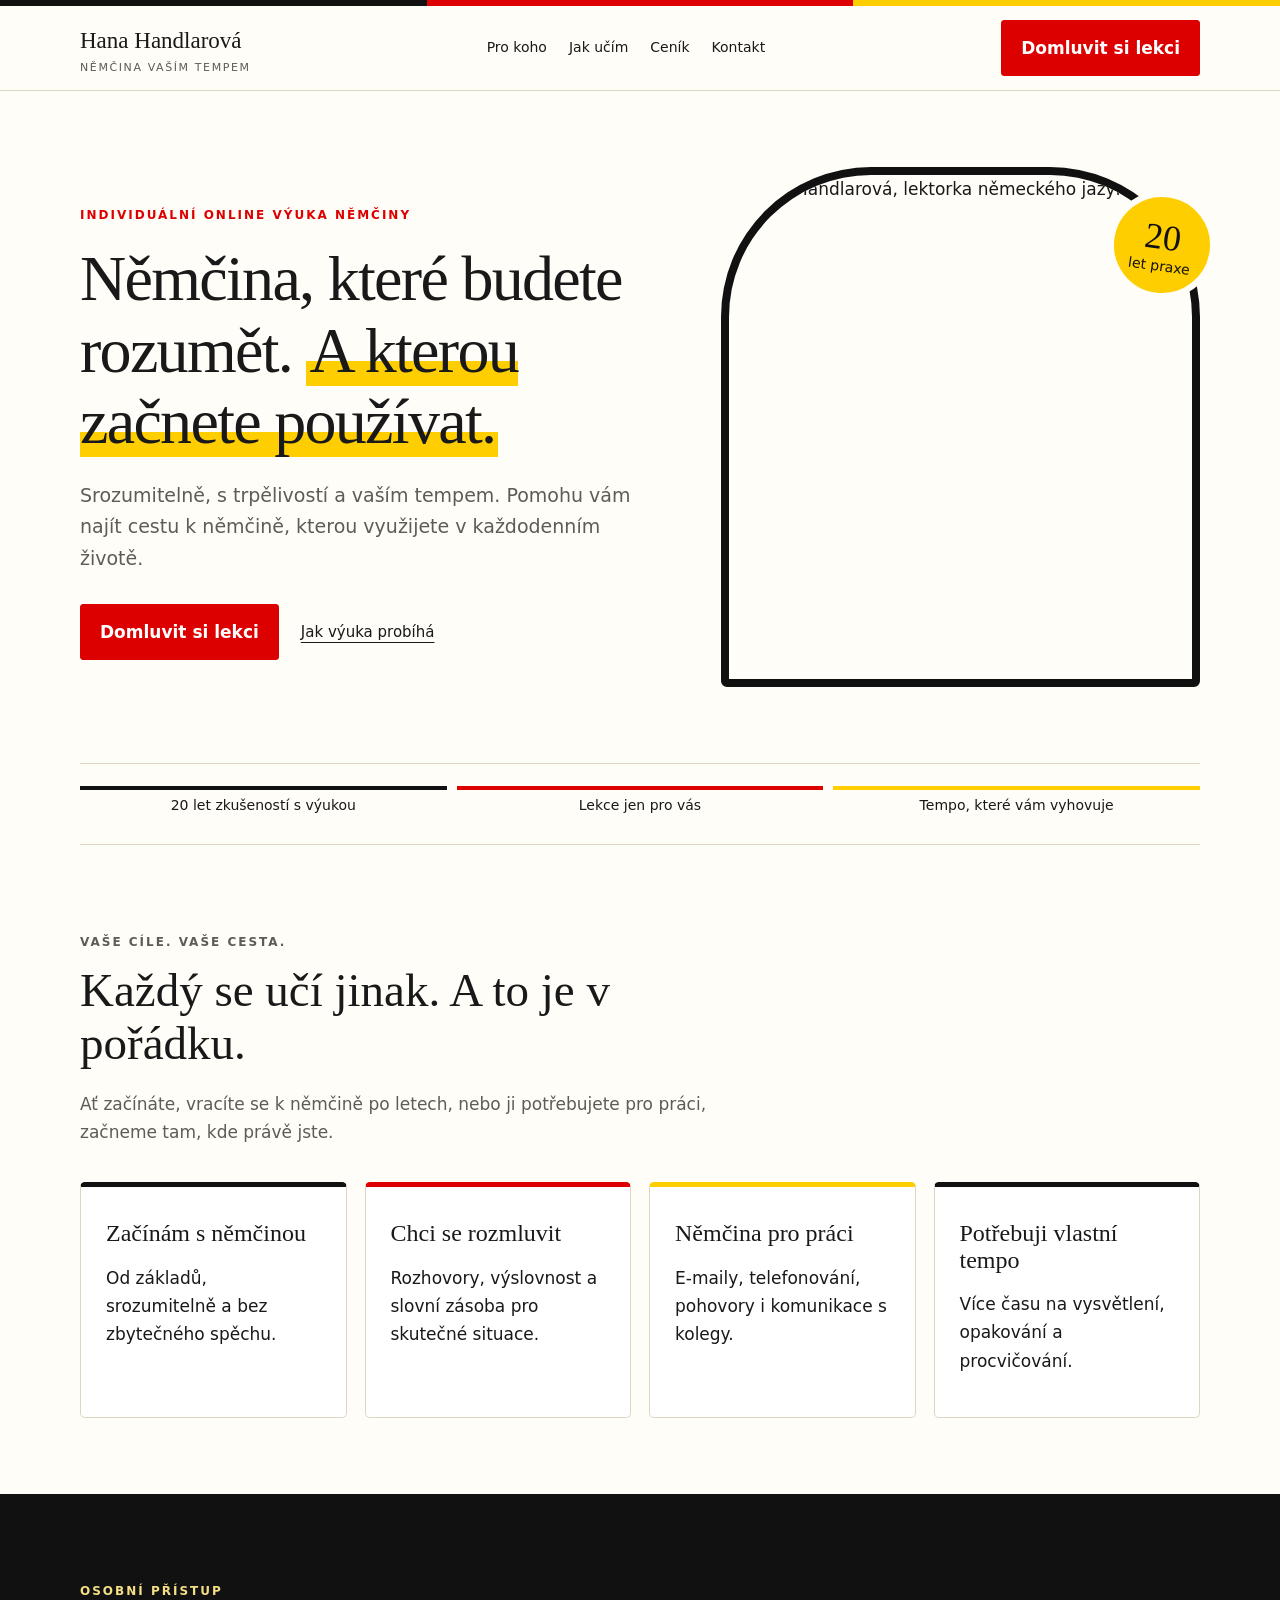
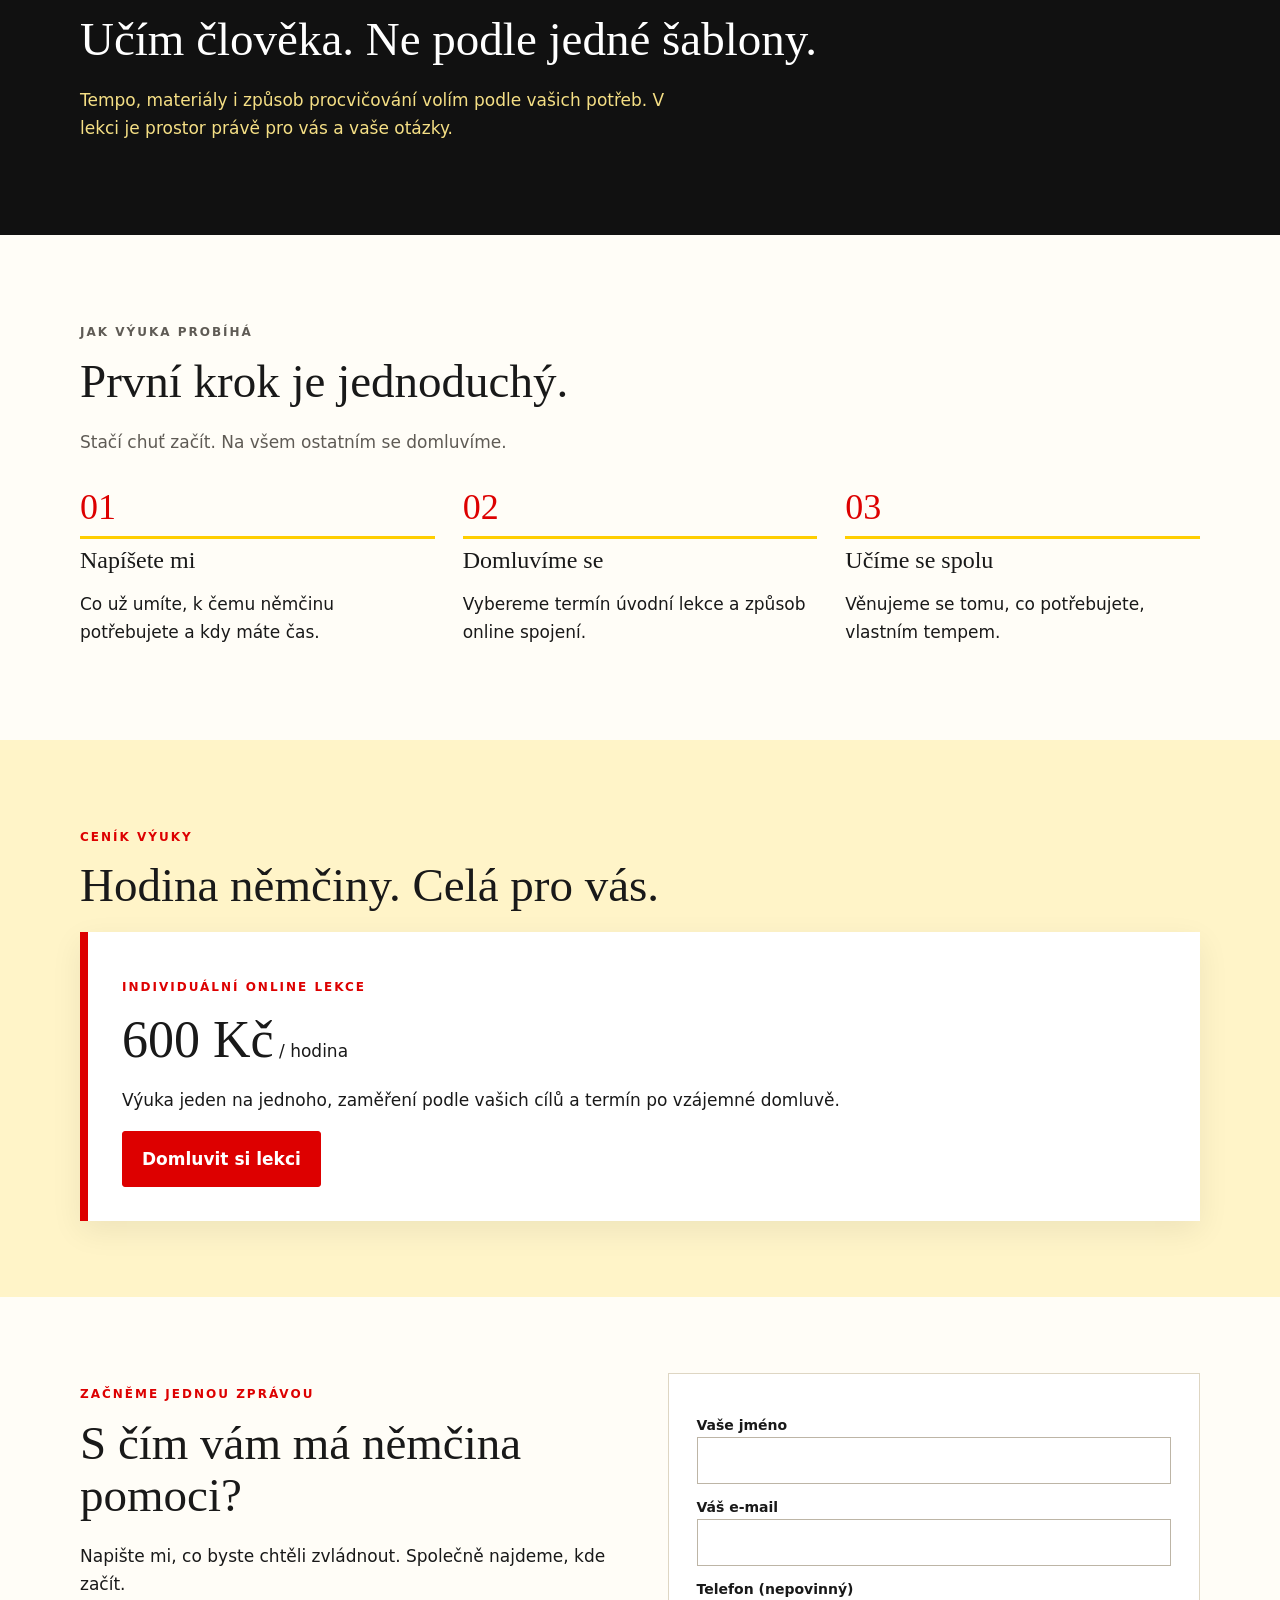
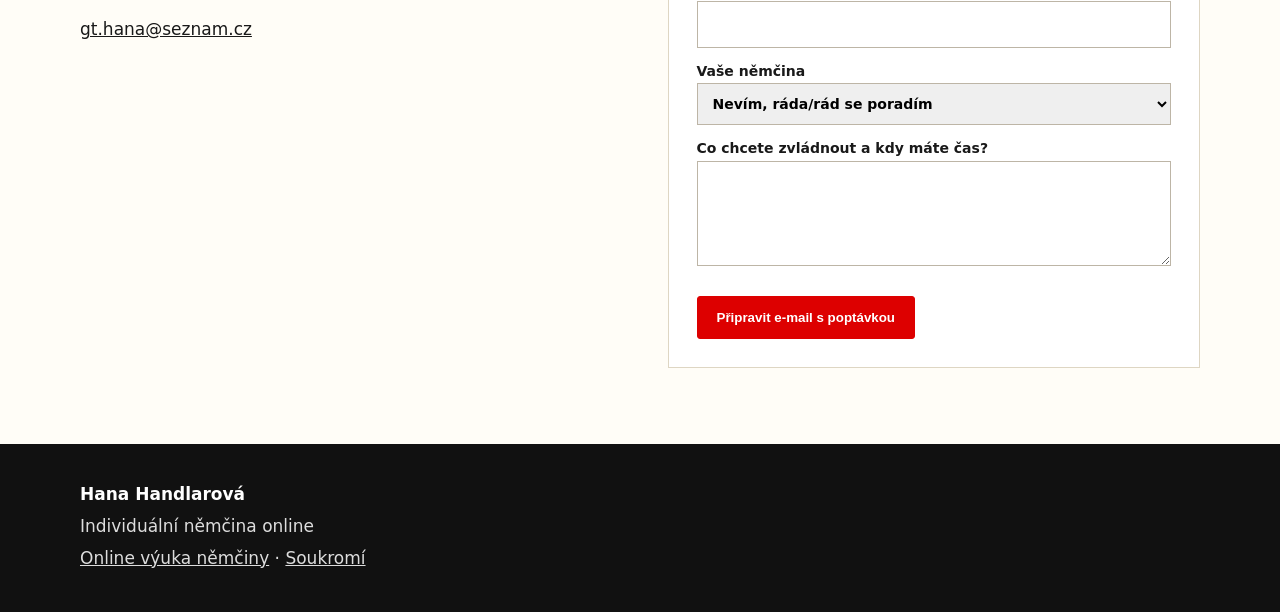
==== hana-handlarova-nemcina/index.html @ 356db441 "Add Hana Handlarová website with German flag colors" ====
<!doctype html><html lang="cs"><head><meta charset="utf-8"><meta name="viewport" content="width=device-width,initial-scale=1"><title>Individuální online výuka němčiny | Hana Handlarová</title><meta name="description" content="Individuální online výuka němčiny s Hanou Handlarovou."><link rel="stylesheet" href="styles.css"><script src="script.js" defer></script></head><body><a class="skip" href="#main">Přejít na obsah</a><header class="header"><div class="tricolor"></div><div class="wrap header-inner"><a class="brand" href="index.html">Hana Handlarová<small>Němčina vaším tempem</small></a><button class="menu" aria-expanded="false">Menu</button><nav><a href="#pro-koho">Pro koho</a><a href="#jak-ucim">Jak učím</a><a href="#cenik">Ceník</a><a href="#kontakt">Kontakt</a></nav><a class="button" href="#kontakt">Domluvit si lekci</a></div></header><main id="main"><div class="wrap"><section class="hero"><div><p class="eyebrow">Individuální online výuka němčiny</p><h1>Němčina, které budete rozumět. <em>A kterou začnete používat.</em></h1><p class="lead">Srozumitelně, s trpělivostí a vaším tempem. Pomohu vám najít cestu k němčině, kterou využijete v každodenním životě.</p><div class="hero-actions"><a class="button" href="#kontakt">Domluvit si lekci</a><a class="text-link" href="#jak-ucim">Jak výuka probíhá</a></div></div><div class="portrait"><img src="https://hana-handlarova-nemcina.jaroslav-smidra.chatgpt.site/assets/hana-handlarova.png" alt="Hana Handlarová, lektorka německého jazyka"><div class="badge"><strong>20</strong>let praxe</div></div></section><div class="flag-note"><span>20 let zkušeností s výukou</span><span>Lekce jen pro vás</span><span>Tempo, které vám vyhovuje</span></div></div><section class="wrap" id="pro-koho"><div class="section-heading"><p class="eyebrow">Vaše cíle. Vaše cesta.</p><h2>Každý se učí jinak. A to je v pořádku.</h2><p>Ať začínáte, vracíte se k němčině po letech, nebo ji potřebujete pro práci, začneme tam, kde právě jste.</p></div><div class="cards"><article class="card"><h3>Začínám s němčinou</h3><p>Od základů, srozumitelně a bez zbytečného spěchu.</p></article><article class="card"><h3>Chci se rozmluvit</h3><p>Rozhovory, výslovnost a slovní zásoba pro skutečné situace.</p></article><article class="card"><h3>Němčina pro práci</h3><p>E-maily, telefonování, pohovory i komunikace s kolegy.</p></article><article class="card"><h3>Potřebuji vlastní tempo</h3><p>Více času na vysvětlení, opakování a procvičování.</p></article></div></section><section class="band"><div class="wrap"><p class="eyebrow">Osobní přístup</p><h2>Učím člověka. Ne podle jedné šablony.</h2><p>Tempo, materiály i způsob procvičování volím podle vašich potřeb. V lekci je prostor právě pro vás a vaše otázky.</p></div></section><section class="wrap" id="jak-ucim"><div class="section-heading"><p class="eyebrow">Jak výuka probíhá</p><h2>První krok je jednoduchý.</h2><p>Stačí chuť začít. Na všem ostatním se domluvíme.</p></div><div class="steps"><article><div class="step-number">01</div><h3>Napíšete mi</h3><p>Co už umíte, k čemu němčinu potřebujete a kdy máte čas.</p></article><article><div class="step-number">02</div><h3>Domluvíme se</h3><p>Vybereme termín úvodní lekce a způsob online spojení.</p></article><article><div class="step-number">03</div><h3>Učíme se spolu</h3><p>Věnujeme se tomu, co potřebujete, vlastním tempem.</p></article></div></section><section class="price-section" id="cenik"><div class="wrap"><p class="eyebrow">Ceník výuky</p><h2>Hodina němčiny. Celá pro vás.</h2><div class="price"><p class="eyebrow">Individuální online lekce</p><strong>600 Kč</strong> / hodina<p>Výuka jeden na jednoho, zaměření podle vašich cílů a termín po vzájemné domluvě.</p><a class="button" href="#kontakt">Domluvit si lekci</a></div></div></section><section class="wrap contact" id="kontakt"><div><p class="eyebrow">Začněme jednou zprávou</p><h2>S čím vám má němčina pomoci?</h2><p>Napište mi, co byste chtěli zvládnout. Společně najdeme, kde začít.</p><p><a href="mailto:gt.hana@seznam.cz">gt.hana@seznam.cz</a></p></div><form class="form" id="lesson-form"><label>Vaše jméno<input name="name" required></label><label>Váš e-mail<input type="email" name="email" required></label><label>Telefon (nepovinný)<input name="phone"></label><label>Vaše němčina<select name="level"><option>Nevím, ráda/rád se poradím</option><option>Začínám od nuly</option><option>Mám základy</option><option>Dokážu se dorozumět</option></select></label><label>Co chcete zvládnout a kdy máte čas?<textarea name="message" required></textarea></label><button class="button" type="submit">Připravit e-mail s poptávkou</button></form></section></main><footer><div class="wrap"><strong>Hana Handlarová</strong><p>Individuální němčina online</p><p><a href="online-vyuka-nemciny/index.html">Online výuka němčiny</a> · <a href="ochrana-soukromi/index.html">Soukromí</a></p></div></footer></body></html>
---- hana-handlarova-nemcina/styles.css ----
:root{--black:#111;--red:#dd0000;--red-dark:#a90000;--gold:#ffce00;--paper:#fffdf7;--white:#fff;--ink:#191919;--muted:#5f5b55;--line:#ded6c3;--max:1120px;--serif:Georgia,serif;--sans:system-ui,-apple-system,"Segoe UI",sans-serif}*{box-sizing:border-box}html{scroll-behavior:smooth;scroll-padding-top:92px}body{margin:0;background:var(--paper);color:var(--ink);font:17px/1.65 var(--sans)}a{color:inherit}img{max-width:100%;display:block}.wrap{width:min(var(--max),calc(100% - 42px));margin:auto}.skip{position:absolute;left:-999px}.skip:focus{left:16px;top:16px;z-index:10;background:#fff;padding:10px}.header{position:sticky;top:0;background:rgba(255,253,247,.97);z-index:2;border-bottom:1px solid var(--line)}.tricolor{height:6px;background:linear-gradient(90deg,var(--black) 0 33.33%,var(--red) 33.33% 66.66%,var(--gold) 66.66%)}.header-inner{min-height:84px;display:flex;align-items:center;justify-content:space-between;gap:24px}.brand{text-decoration:none;font-family:var(--serif);font-size:23px}.brand small{display:block;font:11px var(--sans);letter-spacing:1.6px;text-transform:uppercase;color:var(--muted);margin-top:2px}nav{display:flex;gap:22px;font-size:14px}nav a{text-decoration:none}nav a:hover{color:var(--red)}.button{display:inline-block;background:var(--red);border:1px solid var(--red);color:#fff;padding:13px 19px;text-decoration:none;border-radius:3px;font-weight:700}.button:hover{background:var(--red-dark)}.hero{display:grid;grid-template-columns:1.1fr .9fr;gap:56px;align-items:center;padding:76px 0}.eyebrow{font-size:12px;font-weight:800;letter-spacing:2px;text-transform:uppercase;color:var(--red)}h1,h2,h3{font-family:var(--serif);font-weight:400;line-height:1.12}h1{font-size:clamp(44px,5vw,68px);letter-spacing:-1.7px;margin:17px 0 22px}h1 em{font-style:normal;background:linear-gradient(transparent 65%,var(--gold) 65%);padding:0 3px}h2{font-size:clamp(32px,4vw,47px);margin:10px 0 20px}h3{font-size:24px;margin:8px 0}.lead{font-size:19px;color:var(--muted);max-width:570px}.hero-actions{display:flex;gap:22px;align-items:center;margin-top:30px}.text-link{font-size:15px;text-underline-offset:5px}.portrait{position:relative}.portrait img{width:100%;border-radius:150px 150px 6px 6px;border:8px solid var(--black);aspect-ratio:.92;object-fit:cover}.badge{position:absolute;right:-16px;top:24px;width:108px;height:108px;border-radius:50%;color:#111;background:var(--gold);border:6px solid var(--paper);display:grid;place-content:center;text-align:center;font:14px var(--sans);transform:rotate(8deg)}.badge strong{font:36px var(--serif);display:block}.flag-note{margin:0 auto;border-block:1px solid var(--line);padding:22px 0;display:grid;grid-template-columns:repeat(3,1fr);text-align:center;gap:10px;font-size:14px}.flag-note span{padding:4px 10px}.flag-note span:nth-child(1){border-top:4px solid var(--black)}.flag-note span:nth-child(2){border-top:4px solid var(--red)}.flag-note span:nth-child(3){border-top:4px solid var(--gold)}section{padding:76px 0}.section-heading{max-width:700px}.section-heading p,.article p{color:var(--muted)}.cards{display:grid;grid-template-columns:repeat(4,1fr);gap:18px;margin-top:36px}.card{background:#fff;border:1px solid var(--line);padding:25px;border-radius:5px}.card:nth-child(1){border-top:5px solid var(--black)}.card:nth-child(2){border-top:5px solid var(--red)}.card:nth-child(3){border-top:5px solid var(--gold)}.card:nth-child(4){border-top:5px solid var(--black)}.band{background:var(--black);color:#fff}.band p{color:#f5df85;max-width:620px}.steps{display:grid;grid-template-columns:repeat(3,1fr);gap:28px;margin-top:30px}.step-number{font:36px var(--serif);color:var(--red);border-bottom:3px solid var(--gold);padding-bottom:8px}.price-section{background:#fff4c8}.price{background:#fff;padding:34px;border-left:8px solid var(--red);box-shadow:0 10px 30px #00000012}.price strong{font:52px var(--serif)}.contact{display:grid;grid-template-columns:1fr 1fr;gap:55px}.form{background:#fff;border:1px solid var(--line);padding:28px}.form label{display:block;font-size:14px;font-weight:700;margin:12px 0 5px}.form input,.form textarea,.form select{width:100%;padding:11px;border:1px solid #bdb5a6;font:inherit}.form textarea{min-height:105px}.form button{margin-top:18px;cursor:pointer}footer{background:var(--black);color:#fff;padding:36px 0}footer p{color:#ddd;margin:4px 0}.article{max-width:800px;padding:72px 0 100px}.article h2{font-size:31px;margin-top:38px}.article .button{margin-top:25px}@media(max-width:760px){.header-inner{min-height:72px}.menu{display:none}nav.open{display:flex;position:absolute;top:78px;left:0;right:0;background:var(--paper);padding:18px 21px;flex-direction:column}.menu{background:none;border:0;font:inherit}.hero,.contact{grid-template-columns:1fr;gap:32px}.portrait{max-width:390px;margin:auto}.cards,.steps{grid-template-columns:1fr 1fr}.flag-note{grid-template-columns:1fr;text-align:left}.flag-note span{padding-left:0}}@media(min-width:761px){.menu{display:none}}@media(max-width:480px){.wrap{width:min(100% - 30px,var(--max))}.cards,.steps{grid-template-columns:1fr}.hero{padding:48px 0}.hero-actions{align-items:flex-start;flex-direction:column}h1{font-size:45px}section{padding:55px 0}}
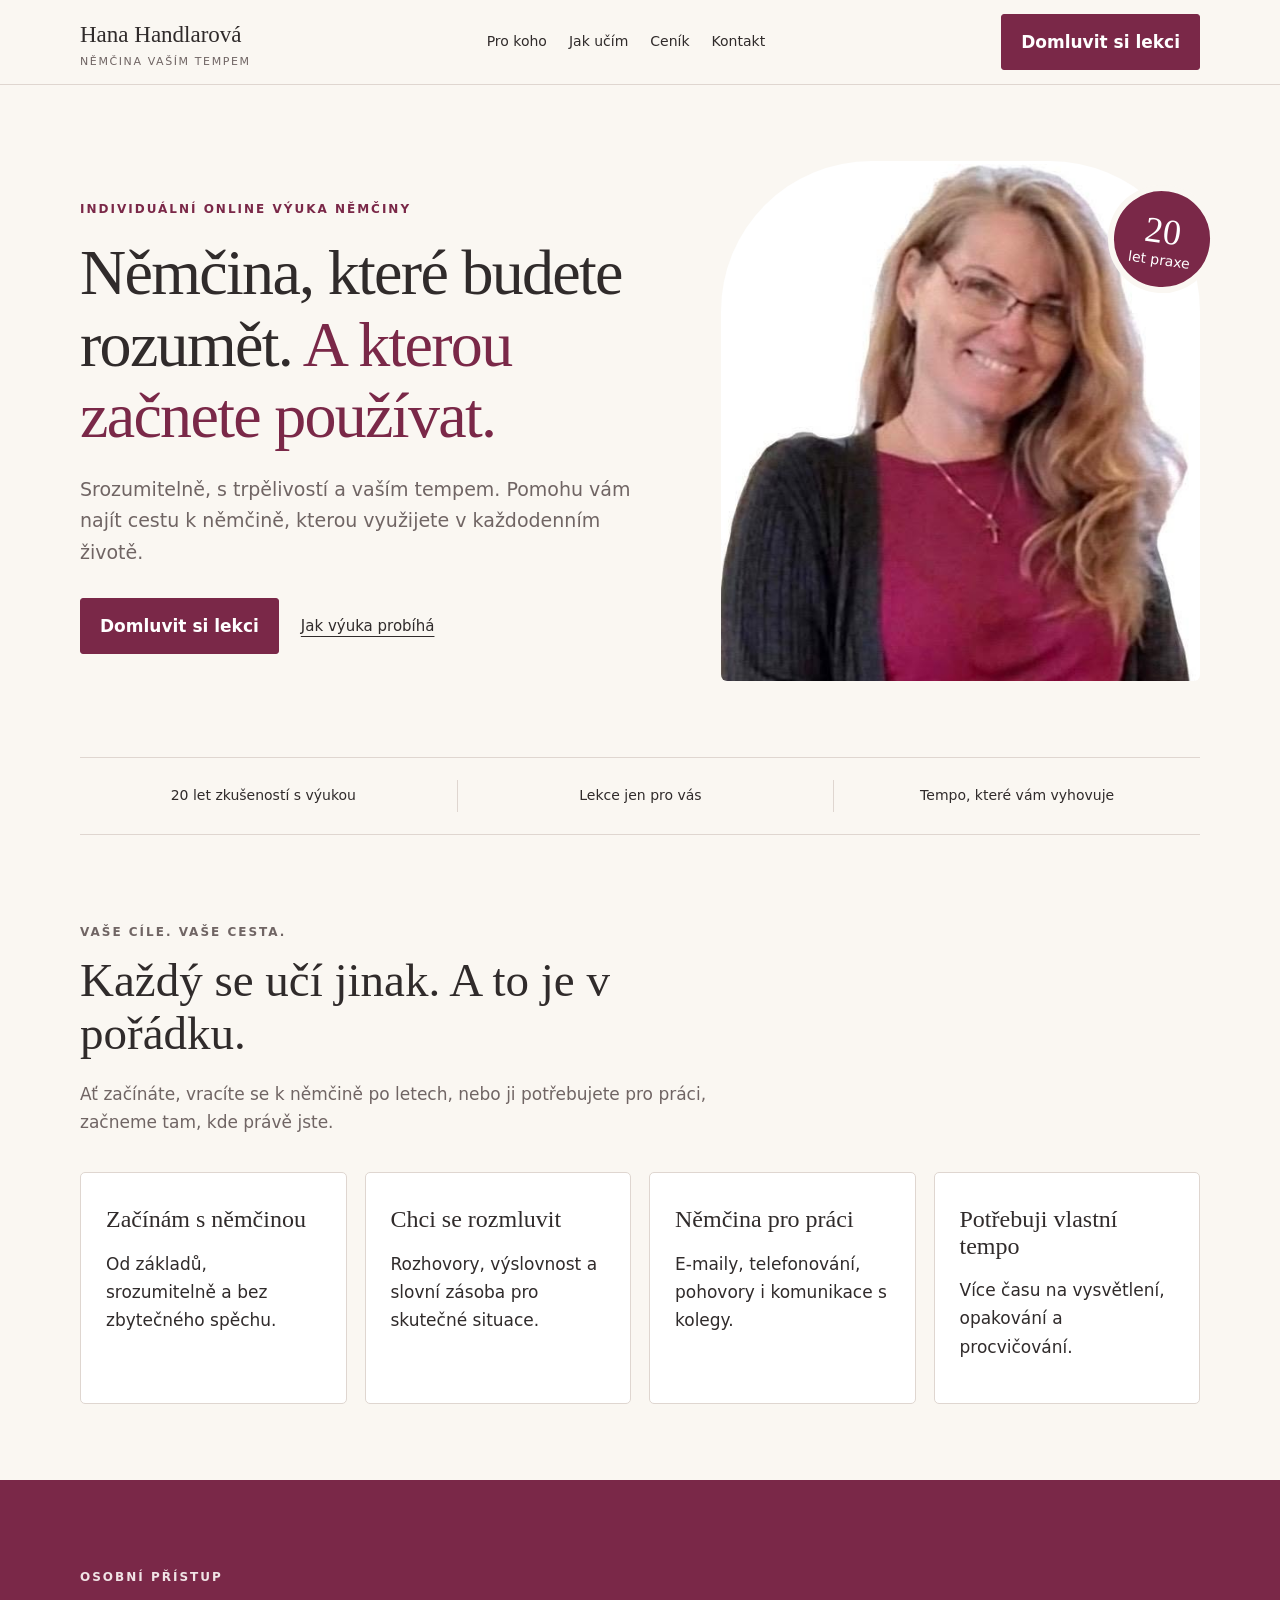
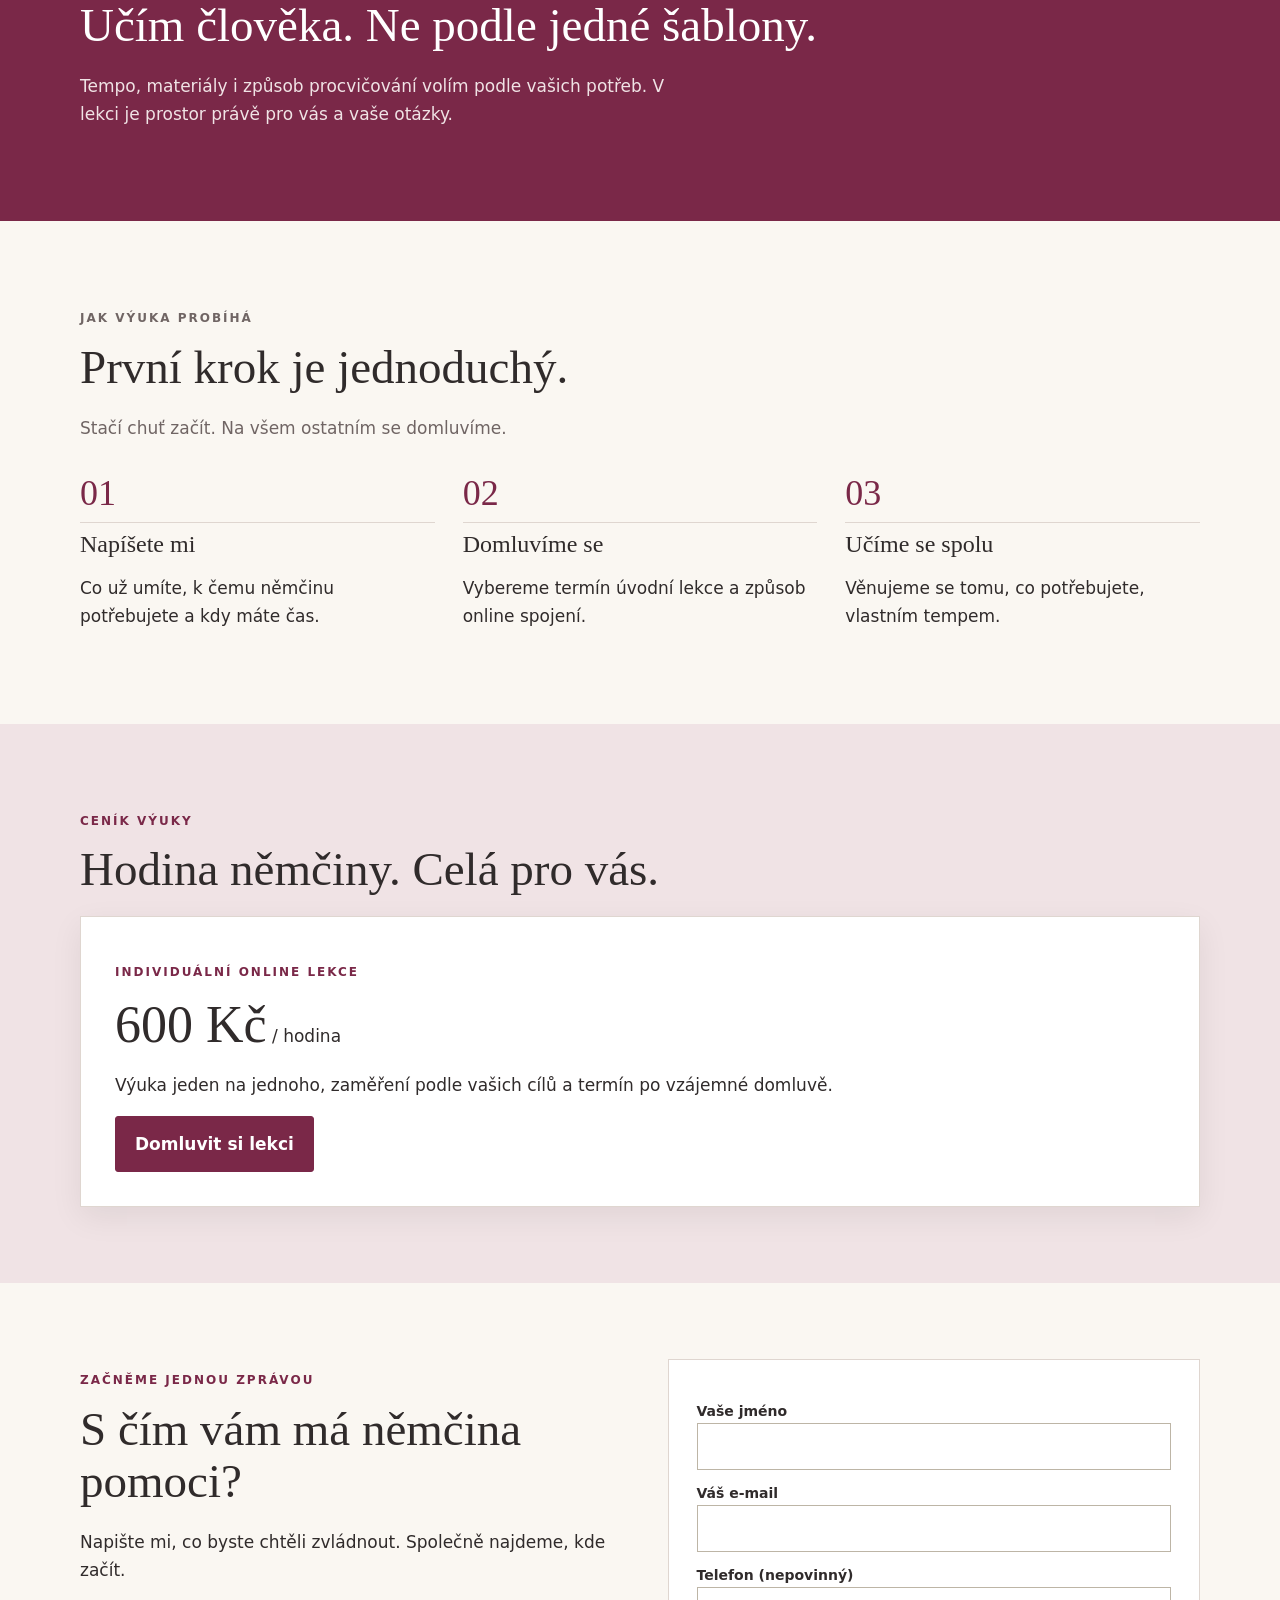
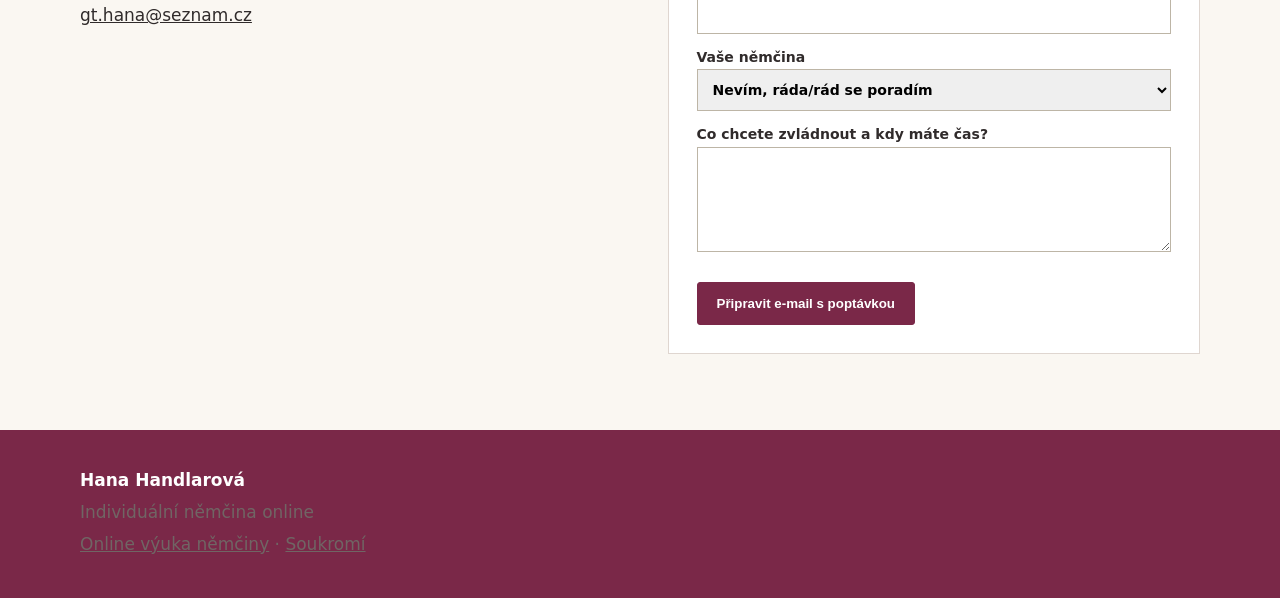
==== commit 3e0128d1: "Load portrait from repository assets" ====
--- a/hana-handlarova-nemcina/index.html
+++ b/hana-handlarova-nemcina/index.html
@@ -1 +1 @@
-<!doctype html><html lang="cs"><head><meta charset="utf-8"><meta name="viewport" content="width=device-width,initial-scale=1"><title>Individuální online výuka němčiny | Hana Handlarová</title><meta name="description" content="Individuální online výuka němčiny s Hanou Handlarovou."><link rel="stylesheet" href="styles.css"><script src="script.js" defer></script></head><body><a class="skip" href="#main">Přejít na obsah</a><header class="header"><div class="tricolor"></div><div class="wrap header-inner"><a class="brand" href="index.html">Hana Handlarová<small>Němčina vaším tempem</small></a><button class="menu" aria-expanded="false">Menu</button><nav><a href="#pro-koho">Pro koho</a><a href="#jak-ucim">Jak učím</a><a href="#cenik">Ceník</a><a href="#kontakt">Kontakt</a></nav><a class="button" href="#kontakt">Domluvit si lekci</a></div></header><main id="main"><div class="wrap"><section class="hero"><div><p class="eyebrow">Individuální online výuka němčiny</p><h1>Němčina, které budete rozumět. <em>A kterou začnete používat.</em></h1><p class="lead">Srozumitelně, s trpělivostí a vaším tempem. Pomohu vám najít cestu k němčině, kterou využijete v každodenním životě.</p><div class="hero-actions"><a class="button" href="#kontakt">Domluvit si lekci</a><a class="text-link" href="#jak-ucim">Jak výuka probíhá</a></div></div><div class="portrait"><img src="https://hana-handlarova-nemcina.jaroslav-smidra.chatgpt.site/assets/hana-handlarova.png" alt="Hana Handlarová, lektorka německého jazyka"><div class="badge"><strong>20</strong>let praxe</div></div></section><div class="flag-note"><span>20 let zkušeností s výukou</span><span>Lekce jen pro vás</span><span>Tempo, které vám vyhovuje</span></div></div><section class="wrap" id="pro-koho"><div class="section-heading"><p class="eyebrow">Vaše cíle. Vaše cesta.</p><h2>Každý se učí jinak. A to je v pořádku.</h2><p>Ať začínáte, vracíte se k němčině po letech, nebo ji potřebujete pro práci, začneme tam, kde právě jste.</p></div><div class="cards"><article class="card"><h3>Začínám s němčinou</h3><p>Od základů, srozumitelně a bez zbytečného spěchu.</p></article><article class="card"><h3>Chci se rozmluvit</h3><p>Rozhovory, výslovnost a slovní zásoba pro skutečné situace.</p></article><article class="card"><h3>Němčina pro práci</h3><p>E-maily, telefonování, pohovory i komunikace s kolegy.</p></article><article class="card"><h3>Potřebuji vlastní tempo</h3><p>Více času na vysvětlení, opakování a procvičování.</p></article></div></section><section class="band"><div class="wrap"><p class="eyebrow">Osobní přístup</p><h2>Učím člověka. Ne podle jedné šablony.</h2><p>Tempo, materiály i způsob procvičování volím podle vašich potřeb. V lekci je prostor právě pro vás a vaše otázky.</p></div></section><section class="wrap" id="jak-ucim"><div class="section-heading"><p class="eyebrow">Jak výuka probíhá</p><h2>První krok je jednoduchý.</h2><p>Stačí chuť začít. Na všem ostatním se domluvíme.</p></div><div class="steps"><article><div class="step-number">01</div><h3>Napíšete mi</h3><p>Co už umíte, k čemu němčinu potřebujete a kdy máte čas.</p></article><article><div class="step-number">02</div><h3>Domluvíme se</h3><p>Vybereme termín úvodní lekce a způsob online spojení.</p></article><article><div class="step-number">03</div><h3>Učíme se spolu</h3><p>Věnujeme se tomu, co potřebujete, vlastním tempem.</p></article></div></section><section class="price-section" id="cenik"><div class="wrap"><p class="eyebrow">Ceník výuky</p><h2>Hodina němčiny. Celá pro vás.</h2><div class="price"><p class="eyebrow">Individuální online lekce</p><strong>600 Kč</strong> / hodina<p>Výuka jeden na jednoho, zaměření podle vašich cílů a termín po vzájemné domluvě.</p><a class="button" href="#kontakt">Domluvit si lekci</a></div></div></section><section class="wrap contact" id="kontakt"><div><p class="eyebrow">Začněme jednou zprávou</p><h2>S čím vám má němčina pomoci?</h2><p>Napište mi, co byste chtěli zvládnout. Společně najdeme, kde začít.</p><p><a href="mailto:gt.hana@seznam.cz">gt.hana@seznam.cz</a></p></div><form class="form" id="lesson-form"><label>Vaše jméno<input name="name" required></label><label>Váš e-mail<input type="email" name="email" required></label><label>Telefon (nepovinný)<input name="phone"></label><label>Vaše němčina<select name="level"><option>Nevím, ráda/rád se poradím</option><option>Začínám od nuly</option><option>Mám základy</option><option>Dokážu se dorozumět</option></select></label><label>Co chcete zvládnout a kdy máte čas?<textarea name="message" required></textarea></label><button class="button" type="submit">Připravit e-mail s poptávkou</button></form></section></main><footer><div class="wrap"><strong>Hana Handlarová</strong><p>Individuální němčina online</p><p><a href="online-vyuka-nemciny/index.html">Online výuka němčiny</a> · <a href="ochrana-soukromi/index.html">Soukromí</a></p></div></footer></body></html>+<!doctype html><html lang="cs"><head><meta charset="utf-8"><meta name="viewport" content="width=device-width,initial-scale=1"><title>Individuální online výuka němčiny | Hana Handlarová</title><meta name="description" content="Individuální online výuka němčiny s Hanou Handlarovou."><link rel="stylesheet" href="styles.css"><script src="script.js" defer></script></head><body><a class="skip" href="#main">Přejít na obsah</a><header class="header"><div class="tricolor"></div><div class="wrap header-inner"><a class="brand" href="index.html">Hana Handlarová<small>Němčina vaším tempem</small></a><button class="menu" aria-expanded="false">Menu</button><nav><a href="#pro-koho">Pro koho</a><a href="#jak-ucim">Jak učím</a><a href="#cenik">Ceník</a><a href="#kontakt">Kontakt</a></nav><a class="button" href="#kontakt">Domluvit si lekci</a></div></header><main id="main"><div class="wrap"><section class="hero"><div><p class="eyebrow">Individuální online výuka němčiny</p><h1>Němčina, které budete rozumět. <em>A kterou začnete používat.</em></h1><p class="lead">Srozumitelně, s trpělivostí a vaším tempem. Pomohu vám najít cestu k němčině, kterou využijete v každodenním životě.</p><div class="hero-actions"><a class="button" href="#kontakt">Domluvit si lekci</a><a class="text-link" href="#jak-ucim">Jak výuka probíhá</a></div></div><div class="portrait"><img src="assets/hana-handlarova.png" alt="Hana Handlarová, lektorka německého jazyka"><div class="badge"><strong>20</strong>let praxe</div></div></section><div class="flag-note"><span>20 let zkušeností s výukou</span><span>Lekce jen pro vás</span><span>Tempo, které vám vyhovuje</span></div></div><section class="wrap" id="pro-koho"><div class="section-heading"><p class="eyebrow">Vaše cíle. Vaše cesta.</p><h2>Každý se učí jinak. A to je v pořádku.</h2><p>Ať začínáte, vracíte se k němčině po letech, nebo ji potřebujete pro práci, začneme tam, kde právě jste.</p></div><div class="cards"><article class="card"><h3>Začínám s němčinou</h3><p>Od základů, srozumitelně a bez zbytečného spěchu.</p></article><article class="card"><h3>Chci se rozmluvit</h3><p>Rozhovory, výslovnost a slovní zásoba pro skutečné situace.</p></article><article class="card"><h3>Němčina pro práci</h3><p>E-maily, telefonování, pohovory i komunikace s kolegy.</p></article><article class="card"><h3>Potřebuji vlastní tempo</h3><p>Více času na vysvětlení, opakování a procvičování.</p></article></div></section><section class="band"><div class="wrap"><p class="eyebrow">Osobní přístup</p><h2>Učím člověka. Ne podle jedné šablony.</h2><p>Tempo, materiály i způsob procvičování volím podle vašich potřeb. V lekci je prostor právě pro vás a vaše otázky.</p></div></section><section class="wrap" id="jak-ucim"><div class="section-heading"><p class="eyebrow">Jak výuka probíhá</p><h2>První krok je jednoduchý.</h2><p>Stačí chuť začít. Na všem ostatním se domluvíme.</p></div><div class="steps"><article><div class="step-number">01</div><h3>Napíšete mi</h3><p>Co už umíte, k čemu němčinu potřebujete a kdy máte čas.</p></article><article><div class="step-number">02</div><h3>Domluvíme se</h3><p>Vybereme termín úvodní lekce a způsob online spojení.</p></article><article><div class="step-number">03</div><h3>Učíme se spolu</h3><p>Věnujeme se tomu, co potřebujete, vlastním tempem.</p></article></div></section><section class="price-section" id="cenik"><div class="wrap"><p class="eyebrow">Ceník výuky</p><h2>Hodina němčiny. Celá pro vás.</h2><div class="price"><p class="eyebrow">Individuální online lekce</p><strong>600 Kč</strong> / hodina<p>Výuka jeden na jednoho, zaměření podle vašich cílů a termín po vzájemné domluvě.</p><a class="button" href="#kontakt">Domluvit si lekci</a></div></div></section><section class="wrap contact" id="kontakt"><div><p class="eyebrow">Začněme jednou zprávou</p><h2>S čím vám má němčina pomoci?</h2><p>Napište mi, co byste chtěli zvládnout. Společně najdeme, kde začít.</p><p><a href="mailto:gt.hana@seznam.cz">gt.hana@seznam.cz</a></p></div><form class="form" id="lesson-form"><label>Vaše jméno<input name="name" required></label><label>Váš e-mail<input type="email" name="email" required></label><label>Telefon (nepovinný)<input name="phone"></label><label>Vaše němčina<select name="level"><option>Nevím, ráda/rád se poradím</option><option>Začínám od nuly</option><option>Mám základy</option><option>Dokážu se dorozumět</option></select></label><label>Co chcete zvládnout a kdy máte čas?<textarea name="message" required></textarea></label><button class="button" type="submit">Připravit e-mail s poptávkou</button></form></section></main><footer><div class="wrap"><strong>Hana Handlarová</strong><p>Individuální němčina online</p><p><a href="online-vyuka-nemciny/index.html">Online výuka němčiny</a> · <a href="ochrana-soukromi/index.html">Soukromí</a></p></div></footer></body></html>
--- a/hana-handlarova-nemcina/styles.css
+++ b/hana-handlarova-nemcina/styles.css
@@ -1 +1 @@
-:root{--black:#111;--red:#dd0000;--red-dark:#a90000;--gold:#ffce00;--paper:#fffdf7;--white:#fff;--ink:#191919;--muted:#5f5b55;--line:#ded6c3;--max:1120px;--serif:Georgia,serif;--sans:system-ui,-apple-system,"Segoe UI",sans-serif}*{box-sizing:border-box}html{scroll-behavior:smooth;scroll-padding-top:92px}body{margin:0;background:var(--paper);color:var(--ink);font:17px/1.65 var(--sans)}a{color:inherit}img{max-width:100%;display:block}.wrap{width:min(var(--max),calc(100% - 42px));margin:auto}.skip{position:absolute;left:-999px}.skip:focus{left:16px;top:16px;z-index:10;background:#fff;padding:10px}.header{position:sticky;top:0;background:rgba(255,253,247,.97);z-index:2;border-bottom:1px solid var(--line)}.tricolor{height:6px;background:linear-gradient(90deg,var(--black) 0 33.33%,var(--red) 33.33% 66.66%,var(--gold) 66.66%)}.header-inner{min-height:84px;display:flex;align-items:center;justify-content:space-between;gap:24px}.brand{text-decoration:none;font-family:var(--serif);font-size:23px}.brand small{display:block;font:11px var(--sans);letter-spacing:1.6px;text-transform:uppercase;color:var(--muted);margin-top:2px}nav{display:flex;gap:22px;font-size:14px}nav a{text-decoration:none}nav a:hover{color:var(--red)}.button{display:inline-block;background:var(--red);border:1px solid var(--red);color:#fff;padding:13px 19px;text-decoration:none;border-radius:3px;font-weight:700}.button:hover{background:var(--red-dark)}.hero{display:grid;grid-template-columns:1.1fr .9fr;gap:56px;align-items:center;padding:76px 0}.eyebrow{font-size:12px;font-weight:800;letter-spacing:2px;text-transform:uppercase;color:var(--red)}h1,h2,h3{font-family:var(--serif);font-weight:400;line-height:1.12}h1{font-size:clamp(44px,5vw,68px);letter-spacing:-1.7px;margin:17px 0 22px}h1 em{font-style:normal;background:linear-gradient(transparent 65%,var(--gold) 65%);padding:0 3px}h2{font-size:clamp(32px,4vw,47px);margin:10px 0 20px}h3{font-size:24px;margin:8px 0}.lead{font-size:19px;color:var(--muted);max-width:570px}.hero-actions{display:flex;gap:22px;align-items:center;margin-top:30px}.text-link{font-size:15px;text-underline-offset:5px}.portrait{position:relative}.portrait img{width:100%;border-radius:150px 150px 6px 6px;border:8px solid var(--black);aspect-ratio:.92;object-fit:cover}.badge{position:absolute;right:-16px;top:24px;width:108px;height:108px;border-radius:50%;color:#111;background:var(--gold);border:6px solid var(--paper);display:grid;place-content:center;text-align:center;font:14px var(--sans);transform:rotate(8deg)}.badge strong{font:36px var(--serif);display:block}.flag-note{margin:0 auto;border-block:1px solid var(--line);padding:22px 0;display:grid;grid-template-columns:repeat(3,1fr);text-align:center;gap:10px;font-size:14px}.flag-note span{padding:4px 10px}.flag-note span:nth-child(1){border-top:4px solid var(--black)}.flag-note span:nth-child(2){border-top:4px solid var(--red)}.flag-note span:nth-child(3){border-top:4px solid var(--gold)}section{padding:76px 0}.section-heading{max-width:700px}.section-heading p,.article p{color:var(--muted)}.cards{display:grid;grid-template-columns:repeat(4,1fr);gap:18px;margin-top:36px}.card{background:#fff;border:1px solid var(--line);padding:25px;border-radius:5px}.card:nth-child(1){border-top:5px solid var(--black)}.card:nth-child(2){border-top:5px solid var(--red)}.card:nth-child(3){border-top:5px solid var(--gold)}.card:nth-child(4){border-top:5px solid var(--black)}.band{background:var(--black);color:#fff}.band p{color:#f5df85;max-width:620px}.steps{display:grid;grid-template-columns:repeat(3,1fr);gap:28px;margin-top:30px}.step-number{font:36px var(--serif);color:var(--red);border-bottom:3px solid var(--gold);padding-bottom:8px}.price-section{background:#fff4c8}.price{background:#fff;padding:34px;border-left:8px solid var(--red);box-shadow:0 10px 30px #00000012}.price strong{font:52px var(--serif)}.contact{display:grid;grid-template-columns:1fr 1fr;gap:55px}.form{background:#fff;border:1px solid var(--line);padding:28px}.form label{display:block;font-size:14px;font-weight:700;margin:12px 0 5px}.form input,.form textarea,.form select{width:100%;padding:11px;border:1px solid #bdb5a6;font:inherit}.form textarea{min-height:105px}.form button{margin-top:18px;cursor:pointer}footer{background:var(--black);color:#fff;padding:36px 0}footer p{color:#ddd;margin:4px 0}.article{max-width:800px;padding:72px 0 100px}.article h2{font-size:31px;margin-top:38px}.article .button{margin-top:25px}@media(max-width:760px){.header-inner{min-height:72px}.menu{display:none}nav.open{display:flex;position:absolute;top:78px;left:0;right:0;background:var(--paper);padding:18px 21px;flex-direction:column}.menu{background:none;border:0;font:inherit}.hero,.contact{grid-template-columns:1fr;gap:32px}.portrait{max-width:390px;margin:auto}.cards,.steps{grid-template-columns:1fr 1fr}.flag-note{grid-template-columns:1fr;text-align:left}.flag-note span{padding-left:0}}@media(min-width:761px){.menu{display:none}}@media(max-width:480px){.wrap{width:min(100% - 30px,var(--max))}.cards,.steps{grid-template-columns:1fr}.hero{padding:48px 0}.hero-actions{align-items:flex-start;flex-direction:column}h1{font-size:45px}section{padding:55px 0}}+:root{--paper:#faf7f2;--white:#fff;--ink:#302b2b;--muted:#706564;--wine:#7a2848;--wine-dark:#591d35;--blush:#f0e3e5;--line:#dfd6d0;--max:1120px;--serif:Georgia,serif;--sans:system-ui,-apple-system,"Segoe UI",sans-serif}*{box-sizing:border-box}html{scroll-behavior:smooth;scroll-padding-top:92px}body{margin:0;background:var(--paper);color:var(--ink);font:17px/1.65 var(--sans)}a{color:inherit}img{max-width:100%;display:block}.wrap{width:min(var(--max),calc(100% - 42px));margin:auto}.skip{position:absolute;left:-999px}.skip:focus{left:16px;top:16px;z-index:10;background:#fff;padding:10px}.header{position:sticky;top:0;background:rgba(250,247,242,.97);z-index:2;border-bottom:1px solid var(--line)}.tricolor{display:none}.header-inner{min-height:84px;display:flex;align-items:center;justify-content:space-between;gap:24px}.brand{text-decoration:none;font-family:var(--serif);font-size:23px}.brand small{display:block;font:11px var(--sans);letter-spacing:1.6px;text-transform:uppercase;color:var(--muted);margin-top:2px}nav{display:flex;gap:22px;font-size:14px}nav a{text-decoration:none}nav a:hover{color:var(--wine)}.button{display:inline-block;background:var(--wine);border:1px solid var(--wine);color:#fff;padding:13px 19px;text-decoration:none;border-radius:3px;font-weight:700}.button:hover{background:var(--wine-dark)}.hero{display:grid;grid-template-columns:1.1fr .9fr;gap:56px;align-items:center;padding:76px 0}.eyebrow{font-size:12px;font-weight:800;letter-spacing:2px;text-transform:uppercase;color:var(--wine)}h1,h2,h3{font-family:var(--serif);font-weight:400;line-height:1.12}h1{font-size:clamp(44px,5vw,68px);letter-spacing:-1.7px;margin:17px 0 22px}h1 em{font-style:normal;color:var(--wine)}h2{font-size:clamp(32px,4vw,47px);margin:10px 0 20px}h3{font-size:24px;margin:8px 0}.lead{font-size:19px;color:var(--muted);max-width:570px}.hero-actions{display:flex;gap:22px;align-items:center;margin-top:30px}.text-link{font-size:15px;text-underline-offset:5px}.portrait{position:relative}.portrait img{width:100%;border-radius:150px 150px 6px 6px; aspect-ratio:.92;object-fit:cover}.badge{position:absolute;right:-16px;top:24px;width:108px;height:108px;border-radius:50%;color:#fff;background:var(--wine);border:6px solid var(--paper);display:grid;place-content:center;text-align:center;font:14px var(--sans);transform:rotate(8deg)}.badge strong{font:36px var(--serif);display:block}.flag-note{margin:0 auto;border-block:1px solid var(--line);padding:22px 0;display:grid;grid-template-columns:repeat(3,1fr);text-align:center;gap:10px;font-size:14px}.flag-note span{padding:4px 10px}.flag-note span+span{border-left:1px solid var(--line)}section{padding:76px 0}.section-heading{max-width:700px}.section-heading p,.article p{color:var(--muted)}.cards{display:grid;grid-template-columns:repeat(4,1fr);gap:18px;margin-top:36px}.card{background:#fff;border:1px solid var(--line);padding:25px;border-radius:5px}.band{background:var(--wine);color:#fff}.band p{color:var(--blush);max-width:620px}.steps{display:grid;grid-template-columns:repeat(3,1fr);gap:28px;margin-top:30px}.step-number{font:36px var(--serif);color:var(--wine);border-bottom:1px solid var(--line);padding-bottom:8px}.price-section{background:var(--blush)}.price{background:#fff;padding:34px;border:1px solid var(--line);box-shadow:0 10px 30px #00000012}.price strong{font:52px var(--serif)}.contact{display:grid;grid-template-columns:1fr 1fr;gap:55px}.form{background:#fff;border:1px solid var(--line);padding:28px}.form label{display:block;font-size:14px;font-weight:700;margin:12px 0 5px}.form input,.form textarea,.form select{width:100%;padding:11px;border:1px solid #bdb5a6;font:inherit}.form textarea{min-height:105px}.form button{margin-top:18px;cursor:pointer}footer{background:var(--wine);color:#fff;padding:36px 0}footer p{color:var(--muted);margin:4px 0}.article{max-width:800px;padding:72px 0 100px}.article h2{font-size:31px;margin-top:38px}.article .button{margin-top:25px}@media(max-width:760px){.header-inner{min-height:72px}.menu{display:none}nav.open{display:flex;position:absolute;top:72px;left:0;right:0;background:var(--paper);padding:18px 21px;flex-direction:column}.menu{background:none;border:0;font:inherit}.hero,.contact{grid-template-columns:1fr;gap:32px}.portrait{max-width:390px;margin:auto}.cards,.steps{grid-template-columns:1fr 1fr}.flag-note{grid-template-columns:1fr;text-align:left}.flag-note span{padding-left:0}.flag-note span+span{border-left:0}}@media(min-width:761px){.menu{display:none}}@media(max-width:480px){.wrap{width:min(100% - 30px,var(--max))}.cards,.steps{grid-template-columns:1fr}.hero{padding:48px 0}.hero-actions{align-items:flex-start;flex-direction:column}h1{font-size:45px}section{padding:55px 0}}
